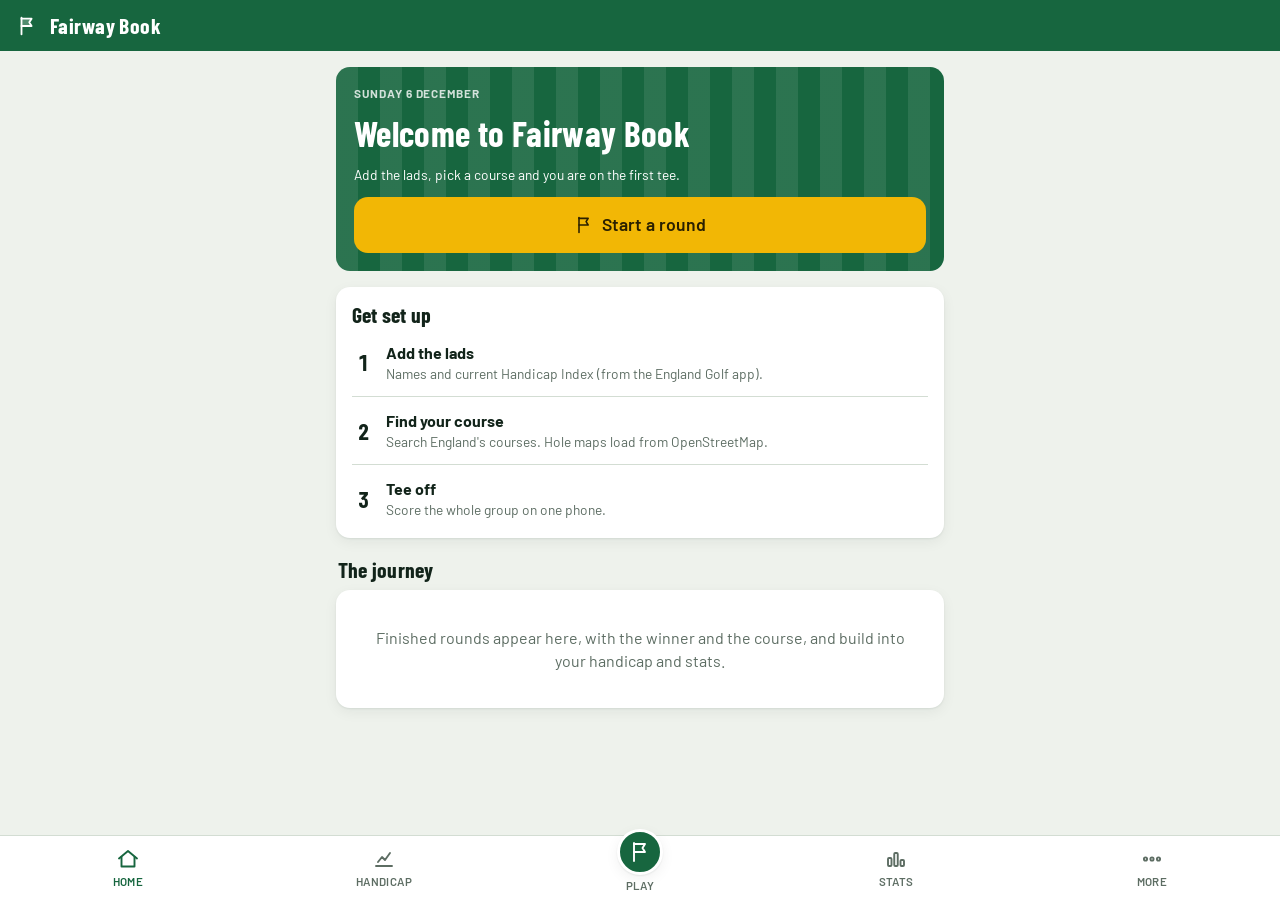
==== index.html @ a6b75810 "Fairway Book: golf scorecard, WHS handicaps, GPS and stats Installable offline web app for the group" ====
<!doctype html>
<html lang="en-GB">
<head>
<meta charset="utf-8">
<meta name="viewport" content="width=device-width, initial-scale=1, viewport-fit=cover">
<title>Fairway Book</title>
<meta name="description" content="Scorecard, WHS handicap tracker, GPS rangefinder and stats for our golf group.">
<meta name="theme-color" content="#17663f">
<meta name="mobile-web-app-capable" content="yes">
<meta name="apple-mobile-web-app-capable" content="yes">
<meta name="apple-mobile-web-app-status-bar-style" content="black-translucent">
<meta name="apple-mobile-web-app-title" content="Fairway Book">
<link rel="manifest" href="manifest.webmanifest">
<link rel="icon" href="icons/icon.svg" type="image/svg+xml">
<link rel="apple-touch-icon" href="icons/icon-192.png">
<link rel="preconnect" href="https://fonts.googleapis.com">
<link rel="preconnect" href="https://fonts.gstatic.com" crossorigin>
<link rel="stylesheet" href="https://fonts.googleapis.com/css2?family=Barlow:wght@400;500;600;700&family=Barlow+Condensed:wght@500;600;700&display=swap">
<link rel="stylesheet" href="vendor/leaflet.css">
<link rel="stylesheet" href="styles.css">
</head>
<body>
<header class="top">
  <button id="nav-back" aria-label="Back" hidden><svg viewBox="0 0 24 24" width="24" height="24" fill="none" stroke="currentColor" stroke-width="2" stroke-linecap="round" stroke-linejoin="round"><path d="M15 5l-7 7 7 7"/></svg></button>
  <svg class="flagmark" viewBox="0 0 24 24" fill="none" stroke="currentColor" stroke-width="2" stroke-linecap="round" stroke-linejoin="round" aria-hidden="true"><path d="M6 21V3"/><path d="M6 4h11l-2.5 4L17 12H6" fill="currentColor" fill-opacity=".25"/></svg>
  <div class="brand" id="title">Fairway Book</div>
  <div id="top-actions" class="row"></div>
</header>
<main id="view" tabindex="-1"></main>
<nav class="tabbar" id="tabbar" aria-label="Main">
  <a href="#/" data-tab="home"></a>
  <a href="#/handicap" data-tab="handicap"></a>
  <a href="#/play" data-tab="play" class="play"></a>
  <a href="#/stats" data-tab="stats"></a>
  <a href="#/more" data-tab="more"></a>
</nav>
<script src="vendor/leaflet.js"></script>
<script type="module" src="js/app.js"></script>
</body>
</html>
---- vendor/leaflet.css ----
/* required styles */

.leaflet-pane,
.leaflet-tile,
.leaflet-marker-icon,
.leaflet-marker-shadow,
.leaflet-tile-container,
.leaflet-pane > svg,
.leaflet-pane > canvas,
.leaflet-zoom-box,
.leaflet-image-layer,
.leaflet-layer {
	position: absolute;
	left: 0;
	top: 0;
	}
.leaflet-container {
	overflow: hidden;
	}
.leaflet-tile,
.leaflet-marker-icon,
.leaflet-marker-shadow {
	-webkit-user-select: none;
	   -moz-user-select: none;
	        user-select: none;
	  -webkit-user-drag: none;
	}
/* Prevents IE11 from highlighting tiles in blue */
.leaflet-tile::selection {
	background: transparent;
}
/* Safari renders non-retina tile on retina better with this, but Chrome is worse */
.leaflet-safari .leaflet-tile {
	image-rendering: -webkit-optimize-contrast;
	}
/* hack that prevents hw layers "stretching" when loading new tiles */
.leaflet-safari .leaflet-tile-container {
	width: 1600px;
	height: 1600px;
	-webkit-transform-origin: 0 0;
	}
.leaflet-marker-icon,
.leaflet-marker-shadow {
	display: block;
	}
/* .leaflet-container svg: reset svg max-width decleration shipped in Joomla! (joomla.org) 3.x */
/* .leaflet-container img: map is broken in FF if you have max-width: 100% on tiles */
.leaflet-container .leaflet-overlay-pane svg {
	max-width: none !important;
	max-height: none !important;
	}
.leaflet-container .leaflet-marker-pane img,
.leaflet-container .leaflet-shadow-pane img,
.leaflet-container .leaflet-tile-pane img,
.leaflet-container img.leaflet-image-layer,
.leaflet-container .leaflet-tile {
	max-width: none !important;
	max-height: none !important;
	width: auto;
	padding: 0;
	}

.leaflet-container img.leaflet-tile {
	/* See: https://bugs.chromium.org/p/chromium/issues/detail?id=600120 */
	mix-blend-mode: plus-lighter;
}

.leaflet-container.leaflet-touch-zoom {
	-ms-touch-action: pan-x pan-y;
	touch-action: pan-x pan-y;
	}
.leaflet-container.leaflet-touch-drag {
	-ms-touch-action: pinch-zoom;
	/* Fallback for FF which doesn't support pinch-zoom */
	touch-action: none;
	touch-action: pinch-zoom;
}
.leaflet-container.leaflet-touch-drag.leaflet-touch-zoom {
	-ms-touch-action: none;
	touch-action: none;
}
.leaflet-container {
	-webkit-tap-highlight-color: transparent;
}
.leaflet-container a {
	-webkit-tap-highlight-color: rgba(51, 181, 229, 0.4);
}
.leaflet-tile {
	filter: inherit;
	visibility: hidden;
	}
.leaflet-tile-loaded {
	visibility: inherit;
	}
.leaflet-zoom-box {
	width: 0;
	height: 0;
	-moz-box-sizing: border-box;
	     box-sizing: border-box;
	z-index: 800;
	}
/* workaround for https://bugzilla.mozilla.org/show_bug.cgi?id=888319 */
.leaflet-overlay-pane svg {
	-moz-user-select: none;
	}

.leaflet-pane         { z-index: 400; }

.leaflet-tile-pane    { z-index: 200; }
.leaflet-overlay-pane { z-index: 400; }
.leaflet-shadow-pane  { z-index: 500; }
.leaflet-marker-pane  { z-index: 600; }
.leaflet-tooltip-pane   { z-index: 650; }
.leaflet-popup-pane   { z-index: 700; }

.leaflet-map-pane canvas { z-index: 100; }
.leaflet-map-pane svg    { z-index: 200; }

.leaflet-vml-shape {
	width: 1px;
	height: 1px;
	}
.lvml {
	behavior: url(#default#VML);
	display: inline-block;
	position: absolute;
	}


/* control positioning */

.leaflet-control {
	position: relative;
	z-index: 800;
	pointer-events: visiblePainted; /* IE 9-10 doesn't have auto */
	pointer-events: auto;
	}
.leaflet-top,
.leaflet-bottom {
	position: absolute;
	z-index: 1000;
	pointer-events: none;
	}
.leaflet-top {
	top: 0;
	}
.leaflet-right {
	right: 0;
	}
.leaflet-bottom {
	bottom: 0;
	}
.leaflet-left {
	left: 0;
	}
.leaflet-control {
	float: left;
	clear: both;
	}
.leaflet-right .leaflet-control {
	float: right;
	}
.leaflet-top .leaflet-control {
	margin-top: 10px;
	}
.leaflet-bottom .leaflet-control {
	margin-bottom: 10px;
	}
.leaflet-left .leaflet-control {
	margin-left: 10px;
	}
.leaflet-right .leaflet-control {
	margin-right: 10px;
	}


/* zoom and fade animations */

.leaflet-fade-anim .leaflet-popup {
	opacity: 0;
	-webkit-transition: opacity 0.2s linear;
	   -moz-transition: opacity 0.2s linear;
	        transition: opacity 0.2s linear;
	}
.leaflet-fade-anim .leaflet-map-pane .leaflet-popup {
	opacity: 1;
	}
.leaflet-zoom-animated {
	-webkit-transform-origin: 0 0;
	    -ms-transform-origin: 0 0;
	        transform-origin: 0 0;
	}
svg.leaflet-zoom-animated {
	will-change: transform;
}

.leaflet-zoom-anim .leaflet-zoom-animated {
	-webkit-transition: -webkit-transform 0.25s cubic-bezier(0,0,0.25,1);
	   -moz-transition:    -moz-transform 0.25s cubic-bezier(0,0,0.25,1);
	        transition:         transform 0.25s cubic-bezier(0,0,0.25,1);
	}
.leaflet-zoom-anim .leaflet-tile,
.leaflet-pan-anim .leaflet-tile {
	-webkit-transition: none;
	   -moz-transition: none;
	        transition: none;
	}

.leaflet-zoom-anim .leaflet-zoom-hide {
	visibility: hidden;
	}


/* cursors */

.leaflet-interactive {
	cursor: pointer;
	}
.leaflet-grab {
	cursor: -webkit-grab;
	cursor:    -moz-grab;
	cursor:         grab;
	}
.leaflet-crosshair,
.leaflet-crosshair .leaflet-interactive {
	cursor: crosshair;
	}
.leaflet-popup-pane,
.leaflet-control {
	cursor: auto;
	}
.leaflet-dragging .leaflet-grab,
.leaflet-dragging .leaflet-grab .leaflet-interactive,
.leaflet-dragging .leaflet-marker-draggable {
	cursor: move;
	cursor: -webkit-grabbing;
	cursor:    -moz-grabbing;
	cursor:         grabbing;
	}

/* marker & overlays interactivity */
.leaflet-marker-icon,
.leaflet-marker-shadow,
.leaflet-image-layer,
.leaflet-pane > svg path,
.leaflet-tile-container {
	pointer-events: none;
	}

.leaflet-marker-icon.leaflet-interactive,
.leaflet-image-layer.leaflet-interactive,
.leaflet-pane > svg path.leaflet-interactive,
svg.leaflet-image-layer.leaflet-interactive path {
	pointer-events: visiblePainted; /* IE 9-10 doesn't have auto */
	pointer-events: auto;
	}

/* visual tweaks */

.leaflet-container {
	background: #ddd;
	outline-offset: 1px;
	}
.leaflet-container a {
	color: #0078A8;
	}
.leaflet-zoom-box {
	border: 2px dotted #38f;
	background: rgba(255,255,255,0.5);
	}


/* general typography */
.leaflet-container {
	font-family: "Helvetica Neue", Arial, Helvetica, sans-serif;
	font-size: 12px;
	font-size: 0.75rem;
	line-height: 1.5;
	}


/* general toolbar styles */

.leaflet-bar {
	box-shadow: 0 1px 5px rgba(0,0,0,0.65);
	border-radius: 4px;
	}
.leaflet-bar a {
	background-color: #fff;
	border-bottom: 1px solid #ccc;
	width: 26px;
	height: 26px;
	line-height: 26px;
	display: block;
	text-align: center;
	text-decoration: none;
	color: black;
	}
.leaflet-bar a,
.leaflet-control-layers-toggle {
	background-position: 50% 50%;
	background-repeat: no-repeat;
	display: block;
	}
.leaflet-bar a:hover,
.leaflet-bar a:focus {
	background-color: #f4f4f4;
	}
.leaflet-bar a:first-child {
	border-top-left-radius: 4px;
	border-top-right-radius: 4px;
	}
.leaflet-bar a:last-child {
	border-bottom-left-radius: 4px;
	border-bottom-right-radius: 4px;
	border-bottom: none;
	}
.leaflet-bar a.leaflet-disabled {
	cursor: default;
	background-color: #f4f4f4;
	color: #bbb;
	}

.leaflet-touch .leaflet-bar a {
	width: 30px;
	height: 30px;
	line-height: 30px;
	}
.leaflet-touch .leaflet-bar a:first-child {
	border-top-left-radius: 2px;
	border-top-right-radius: 2px;
	}
.leaflet-touch .leaflet-bar a:last-child {
	border-bottom-left-radius: 2px;
	border-bottom-right-radius: 2px;
	}

/* zoom control */

.leaflet-control-zoom-in,
.leaflet-control-zoom-out {
	font: bold 18px 'Lucida Console', Monaco, monospace;
	text-indent: 1px;
	}

.leaflet-touch .leaflet-control-zoom-in, .leaflet-touch .leaflet-control-zoom-out  {
	font-size: 22px;
	}


/* layers control */

.leaflet-control-layers {
	box-shadow: 0 1px 5px rgba(0,0,0,0.4);
	background: #fff;
	border-radius: 5px;
	}
.leaflet-control-layers-toggle {
	background-image: url(images/layers.png);
	width: 36px;
	height: 36px;
	}
.leaflet-retina .leaflet-control-layers-toggle {
	background-image: url(images/layers-2x.png);
	background-size: 26px 26px;
	}
.leaflet-touch .leaflet-control-layers-toggle {
	width: 44px;
	height: 44px;
	}
.leaflet-control-layers .leaflet-control-layers-list,
.leaflet-control-layers-expanded .leaflet-control-layers-toggle {
	display: none;
	}
.leaflet-control-layers-expanded .leaflet-control-layers-list {
	display: block;
	position: relative;
	}
.leaflet-control-layers-expanded {
	padding: 6px 10px 6px 6px;
	color: #333;
	background: #fff;
	}
.leaflet-control-layers-scrollbar {
	overflow-y: scroll;
	overflow-x: hidden;
	padding-right: 5px;
	}
.leaflet-control-layers-selector {
	margin-top: 2px;
	position: relative;
	top: 1px;
	}
.leaflet-control-layers label {
	display: block;
	font-size: 13px;
	font-size: 1.08333em;
	}
.leaflet-control-layers-separator {
	height: 0;
	border-top: 1px solid #ddd;
	margin: 5px -10px 5px -6px;
	}

/* Default icon URLs */
.leaflet-default-icon-path { /* used only in path-guessing heuristic, see L.Icon.Default */
	background-image: url(images/marker-icon.png);
	}


/* attribution and scale controls */

.leaflet-container .leaflet-control-attribution {
	background: #fff;
	background: rgba(255, 255, 255, 0.8);
	margin: 0;
	}
.leaflet-control-attribution,
.leaflet-control-scale-line {
	padding: 0 5px;
	color: #333;
	line-height: 1.4;
	}
.leaflet-control-attribution a {
	text-decoration: none;
	}
.leaflet-control-attribution a:hover,
.leaflet-control-attribution a:focus {
	text-decoration: underline;
	}
.leaflet-attribution-flag {
	display: inline !important;
	vertical-align: baseline !important;
	width: 1em;
	height: 0.6669em;
	}
.leaflet-left .leaflet-control-scale {
	margin-left: 5px;
	}
.leaflet-bottom .leaflet-control-scale {
	margin-bottom: 5px;
	}
.leaflet-control-scale-line {
	border: 2px solid #777;
	border-top: none;
	line-height: 1.1;
	padding: 2px 5px 1px;
	white-space: nowrap;
	-moz-box-sizing: border-box;
	     box-sizing: border-box;
	background: rgba(255, 255, 255, 0.8);
	text-shadow: 1px 1px #fff;
	}
.leaflet-control-scale-line:not(:first-child) {
	border-top: 2px solid #777;
	border-bottom: none;
	margin-top: -2px;
	}
.leaflet-control-scale-line:not(:first-child):not(:last-child) {
	border-bottom: 2px solid #777;
	}

.leaflet-touch .leaflet-control-attribution,
.leaflet-touch .leaflet-control-layers,
.leaflet-touch .leaflet-bar {
	box-shadow: none;
	}
.leaflet-touch .leaflet-control-layers,
.leaflet-touch .leaflet-bar {
	border: 2px solid rgba(0,0,0,0.2);
	background-clip: padding-box;
	}


/* popup */

.leaflet-popup {
	position: absolute;
	text-align: center;
	margin-bottom: 20px;
	}
.leaflet-popup-content-wrapper {
	padding: 1px;
	text-align: left;
	border-radius: 12px;
	}
.leaflet-popup-content {
	margin: 13px 24px 13px 20px;
	line-height: 1.3;
	font-size: 13px;
	font-size: 1.08333em;
	min-height: 1px;
	}
.leaflet-popup-content p {
	margin: 17px 0;
	margin: 1.3em 0;
	}
.leaflet-popup-tip-container {
	width: 40px;
	height: 20px;
	position: absolute;
	left: 50%;
	margin-top: -1px;
	margin-left: -20px;
	overflow: hidden;
	pointer-events: none;
	}
.leaflet-popup-tip {
	width: 17px;
	height: 17px;
	padding: 1px;

	margin: -10px auto 0;
	pointer-events: auto;

	-webkit-transform: rotate(45deg);
	   -moz-transform: rotate(45deg);
	    -ms-transform: rotate(45deg);
	        transform: rotate(45deg);
	}
.leaflet-popup-content-wrapper,
.leaflet-popup-tip {
	background: white;
	color: #333;
	box-shadow: 0 3px 14px rgba(0,0,0,0.4);
	}
.leaflet-container a.leaflet-popup-close-button {
	position: absolute;
	top: 0;
	right: 0;
	border: none;
	text-align: center;
	width: 24px;
	height: 24px;
	font: 16px/24px Tahoma, Verdana, sans-serif;
	color: #757575;
	text-decoration: none;
	background: transparent;
	}
.leaflet-container a.leaflet-popup-close-button:hover,
.leaflet-container a.leaflet-popup-close-button:focus {
	color: #585858;
	}
.leaflet-popup-scrolled {
	overflow: auto;
	}

.leaflet-oldie .leaflet-popup-content-wrapper {
	-ms-zoom: 1;
	}
.leaflet-oldie .leaflet-popup-tip {
	width: 24px;
	margin: 0 auto;

	-ms-filter: "progid:DXImageTransform.Microsoft.Matrix(M11=0.70710678, M12=0.70710678, M21=-0.70710678, M22=0.70710678)";
	filter: progid:DXImageTransform.Microsoft.Matrix(M11=0.70710678, M12=0.70710678, M21=-0.70710678, M22=0.70710678);
	}

.leaflet-oldie .leaflet-control-zoom,
.leaflet-oldie .leaflet-control-layers,
.leaflet-oldie .leaflet-popup-content-wrapper,
.leaflet-oldie .leaflet-popup-tip {
	border: 1px solid #999;
	}


/* div icon */

.leaflet-div-icon {
	background: #fff;
	border: 1px solid #666;
	}


/* Tooltip */
/* Base styles for the element that has a tooltip */
.leaflet-tooltip {
	position: absolute;
	padding: 6px;
	background-color: #fff;
	border: 1px solid #fff;
	border-radius: 3px;
	color: #222;
	white-space: nowrap;
	-webkit-user-select: none;
	-moz-user-select: none;
	-ms-user-select: none;
	user-select: none;
	pointer-events: none;
	box-shadow: 0 1px 3px rgba(0,0,0,0.4);
	}
.leaflet-tooltip.leaflet-interactive {
	cursor: pointer;
	pointer-events: auto;
	}
.leaflet-tooltip-top:before,
.leaflet-tooltip-bottom:before,
.leaflet-tooltip-left:before,
.leaflet-tooltip-right:before {
	position: absolute;
	pointer-events: none;
	border: 6px solid transparent;
	background: transparent;
	content: "";
	}

/* Directions */

.leaflet-tooltip-bottom {
	margin-top: 6px;
}
.leaflet-tooltip-top {
	margin-top: -6px;
}
.leaflet-tooltip-bottom:before,
.leaflet-tooltip-top:before {
	left: 50%;
	margin-left: -6px;
	}
.leaflet-tooltip-top:before {
	bottom: 0;
	margin-bottom: -12px;
	border-top-color: #fff;
	}
.leaflet-tooltip-bottom:before {
	top: 0;
	margin-top: -12px;
	margin-left: -6px;
	border-bottom-color: #fff;
	}
.leaflet-tooltip-left {
	margin-left: -6px;
}
.leaflet-tooltip-right {
	margin-left: 6px;
}
.leaflet-tooltip-left:before,
.leaflet-tooltip-right:before {
	top: 50%;
	margin-top: -6px;
	}
.leaflet-tooltip-left:before {
	right: 0;
	margin-right: -12px;
	border-left-color: #fff;
	}
.leaflet-tooltip-right:before {
	left: 0;
	margin-left: -12px;
	border-right-color: #fff;
	}

/* Printing */

@media print {
	/* Prevent printers from removing background-images of controls. */
	.leaflet-control {
		-webkit-print-color-adjust: exact;
		print-color-adjust: exact;
		}
	}
---- styles.css ----
/* Fairway Book — yardage-book look: condensed signage numerals, scorecard conventions
   (birdies circled red, bogeys boxed), fairway green with a yellow pin flag accent.
   Layout: single column app shell, sticky header, bottom tab bar, max 640px. */
:root {
  --bg: #eef2ec;
  --surface: #ffffff;
  --surface-2: #e3eae1;
  --ink: #12241a;
  --muted: #5d6d63;
  --line: #d3ddd3;
  --accent: #17663f;
  --accent-ink: #ffffff;
  --flag: #f2b705;
  --flag-ink: #2a2000;
  --under: #c8352b;
  --over: #2b5ba8;
  --warn: #b56a00;
  --map-bg: #cfd8cc;
  --shadow: 0 1px 2px rgb(18 36 26 / 8%), 0 4px 14px rgb(18 36 26 / 6%);
  --f-display: "Barlow Condensed", "Arial Narrow", "Roboto Condensed", system-ui, sans-serif;
  --f-body: "Barlow", system-ui, -apple-system, "Segoe UI", Roboto, sans-serif;
  --r: 14px;
  --tabbar: 64px;
  color-scheme: light;
}
@media (prefers-color-scheme: dark) {
  :root:not([data-theme="light"]) {
    --bg: #0b1510; --surface: #12201a; --surface-2: #1a2b22; --ink: #e6efe8; --muted: #93a69a;
    --line: #26382e; --accent: #3dbe7a; --accent-ink: #06140c; --flag: #f5c531; --flag-ink: #241b00;
    --under: #ff6b5e; --over: #86aef5; --warn: #f0a640; --map-bg: #1a2b22;
    --shadow: 0 1px 2px rgb(0 0 0 / 40%); color-scheme: dark;
  }
}
:root[data-theme="dark"] {
  --bg: #0b1510; --surface: #12201a; --surface-2: #1a2b22; --ink: #e6efe8; --muted: #93a69a;
  --line: #26382e; --accent: #3dbe7a; --accent-ink: #06140c; --flag: #f5c531; --flag-ink: #241b00;
  --under: #ff6b5e; --over: #86aef5; --warn: #f0a640; --map-bg: #1a2b22;
  --shadow: 0 1px 2px rgb(0 0 0 / 40%); color-scheme: dark;
}

* { box-sizing: border-box; }
[hidden] { display: none !important; }
html, body { height: 100%; }
body {
  margin: 0; background: var(--bg); color: var(--ink);
  font: 16px/1.45 var(--f-body);
  -webkit-tap-highlight-color: transparent;
  overscroll-behavior-y: contain;
}
button, input, select, textarea { font: inherit; color: inherit; }
a { color: var(--accent); }
h1, h2, h3 { font-family: var(--f-display); font-weight: 700; line-height: 1.1; margin: 0; text-wrap: balance; letter-spacing: .01em; }
h1 { font-size: 1.9rem; }
h2 { font-size: 1.35rem; }
h3 { font-size: 1.1rem; }
p { margin: 0; }
.num, .tab-num { font-variant-numeric: tabular-nums; }
:focus-visible { outline: 3px solid var(--flag); outline-offset: 2px; }

/* ---------- shell ---------- */
.top {
  position: sticky; top: 0; z-index: 20;
  padding: calc(env(safe-area-inset-top, 0px) + 10px) 16px 10px;
  background: var(--accent); color: var(--accent-ink);
  display: flex; align-items: center; gap: 12px;
}
.top .brand { font-family: var(--f-display); font-weight: 700; font-size: 1.35rem; letter-spacing: .02em; flex: 1; min-width: 0; white-space: nowrap; overflow: hidden; text-overflow: ellipsis; }
.top .brand small { font-weight: 500; opacity: .8; font-size: .95rem; margin-left: 6px; }
.top button { background: transparent; border: 0; color: inherit; padding: 6px; border-radius: 10px; display: grid; place-items: center; }
.flagmark { width: 22px; height: 22px; flex: none; }

main { max-width: 640px; margin: 0 auto; padding: 16px 16px calc(var(--tabbar) + env(safe-area-inset-bottom, 0px) + 24px); display: flex; flex-direction: column; gap: 16px; }

.tabbar {
  position: fixed; left: 0; right: 0; bottom: 0; z-index: 30;
  background: var(--surface); border-top: 1px solid var(--line);
  padding-bottom: env(safe-area-inset-bottom, 0px);
  display: grid; grid-template-columns: repeat(5, 1fr);
}
.tabbar a {
  height: var(--tabbar); display: flex; flex-direction: column; align-items: center; justify-content: center; gap: 2px;
  color: var(--muted); text-decoration: none; font-size: .72rem; font-weight: 600; letter-spacing: .03em; text-transform: uppercase;
}
.tabbar a svg { width: 24px; height: 24px; }
.tabbar a.on { color: var(--accent); }
.tabbar a.play { color: var(--accent-ink); }
.tabbar a.play span.disc { background: var(--accent); width: 46px; height: 46px; border-radius: 50%; display: grid; place-items: center; margin-top: -14px; box-shadow: var(--shadow); border: 3px solid var(--surface); }
.tabbar a.play span.lbl { color: var(--muted); }
.tabbar a.play.on span.lbl { color: var(--accent); }

/* ---------- building blocks ---------- */
.card { background: var(--surface); border-radius: var(--r); padding: 16px; box-shadow: var(--shadow); display: flex; flex-direction: column; gap: 12px; min-width: 0; }
.card.flat { box-shadow: none; border: 1px solid var(--line); }
.row { display: flex; align-items: center; gap: 10px; min-width: 0; }
.row.wrap { flex-wrap: wrap; }
.row.between { justify-content: space-between; }
.stack { display: flex; flex-direction: column; gap: 8px; min-width: 0; }
.grow { flex: 1; min-width: 0; }
.muted { color: var(--muted); }
.small { font-size: .86rem; }
.tiny { font-size: .76rem; }
.eyebrow { font-size: .74rem; font-weight: 700; letter-spacing: .08em; text-transform: uppercase; color: var(--muted); }
.section-h { display: flex; align-items: baseline; justify-content: space-between; gap: 8px; padding: 4px 2px 0; }
.ellip { white-space: nowrap; overflow: hidden; text-overflow: ellipsis; }
.hr { height: 1px; background: var(--line); }

.btn {
  appearance: none; border: 1px solid var(--line); background: var(--surface); color: var(--ink);
  border-radius: 12px; padding: 10px 14px; font-weight: 600; min-height: 44px;
  display: inline-flex; align-items: center; justify-content: center; gap: 8px; cursor: pointer; text-decoration: none;
}
.btn.primary { background: var(--accent); border-color: var(--accent); color: var(--accent-ink); }
.btn.flag { background: var(--flag); border-color: var(--flag); color: var(--flag-ink); }
.btn.ghost { background: transparent; }
.btn.danger { color: var(--under); border-color: color-mix(in srgb, var(--under) 40%, var(--line)); }
.btn.big { min-height: 56px; font-size: 1.1rem; border-radius: 14px; }
.btn.block { width: 100%; }
.btn.sm { min-height: 34px; padding: 6px 10px; font-size: .88rem; border-radius: 10px; }
.btn:disabled { opacity: .45; }
.btn svg { width: 20px; height: 20px; }
.btns { display: flex; gap: 8px; flex-wrap: wrap; }
.btns > .btn { flex: 1 1 auto; }

.chip { text-decoration: none; color: inherit;
  border: 1px solid var(--line); background: var(--surface); border-radius: 999px; padding: 6px 12px;
  font-size: .9rem; font-weight: 600; display: inline-flex; align-items: center; gap: 6px; cursor: pointer; white-space: nowrap; min-height: 36px;
}
.chip.on { background: var(--ink); color: var(--bg); border-color: var(--ink); }
.chips { display: flex; gap: 8px; flex-wrap: wrap; }
.chips.scroll { flex-wrap: nowrap; overflow-x: auto; padding-bottom: 4px; scrollbar-width: none; }
.chips.scroll::-webkit-scrollbar { display: none; }
.pill { display: inline-flex; align-items: center; gap: 4px; border-radius: 999px; padding: 2px 8px; font-size: .74rem; font-weight: 700; letter-spacing: .03em; background: var(--surface-2); color: var(--muted); white-space: nowrap; }
.pill.live { background: var(--under); color: #fff; }
.pill.warn { background: color-mix(in srgb, var(--warn) 18%, transparent); color: var(--warn); }
.pill.good { background: color-mix(in srgb, var(--accent) 16%, transparent); color: var(--accent); }

.avatar { width: 36px; height: 36px; border-radius: 50%; display: grid; place-items: center; font-family: var(--f-display); font-weight: 700; font-size: 1rem; color: #fff; flex: none; }
.avatar.sm { width: 28px; height: 28px; font-size: .85rem; }

label.field { display: flex; flex-direction: column; gap: 4px; font-size: .82rem; font-weight: 600; color: var(--muted); min-width: 0; }
input[type=text], input[type=number], input[type=date], input[type=search], select, textarea {
  width: 100%; border: 1px solid var(--line); background: var(--bg); border-radius: 10px; padding: 10px 12px; min-height: 44px; font-size: 1rem; color: var(--ink); font-weight: 500;
}
textarea { min-height: 80px; resize: vertical; }
.grid2 { display: grid; grid-template-columns: 1fr 1fr; gap: 10px; }
.grid3 { display: grid; grid-template-columns: repeat(3, 1fr); gap: 10px; }
.switch { display: flex; align-items: center; justify-content: space-between; gap: 12px; font-weight: 500; }
.switch input { width: 46px; height: 28px; accent-color: var(--accent); }

.list { display: flex; flex-direction: column; }
.list > .item { display: flex; align-items: center; gap: 12px; padding: 12px 0; border-top: 1px solid var(--line); text-decoration: none; color: inherit; min-width: 0; }
.list > .item:first-child { border-top: 0; padding-top: 2px; }
.list > .item:last-child { padding-bottom: 2px; }

.empty { text-align: center; padding: 20px 8px; color: var(--muted); display: flex; flex-direction: column; gap: 10px; align-items: center; }

/* ---------- big numbers ---------- */
.bignum { font-family: var(--f-display); font-weight: 700; font-variant-numeric: tabular-nums; line-height: .9; }
.tiles { display: grid; grid-template-columns: repeat(auto-fit, minmax(130px, 1fr)); gap: 10px; }
.tile { background: var(--surface); border: 1px solid var(--line); border-radius: 12px; padding: 12px; display: flex; flex-direction: column; gap: 4px; min-width: 0; }
.tile .v { font-family: var(--f-display); font-weight: 700; font-size: 1.9rem; line-height: 1; font-variant-numeric: tabular-nums; }
.tile .v small { font-size: 1rem; font-weight: 600; color: var(--muted); margin-left: 2px; }
.tile .k { font-size: .76rem; font-weight: 700; letter-spacing: .06em; text-transform: uppercase; color: var(--muted); }

/* ---------- hero / home ---------- */
.hero { background: var(--accent); color: var(--accent-ink); border-radius: var(--r); padding: 18px; display: flex; flex-direction: column; gap: 12px; position: relative; overflow: hidden; }
.hero .eyebrow { color: inherit; opacity: .8; }
.hero h1 { font-size: 2.2rem; }
.hero .btn { border-color: transparent; }
.hero .stripes { position: absolute; inset: 0; pointer-events: none; opacity: .09;
  background: repeating-linear-gradient(90deg, currentColor 0 22px, transparent 22px 44px); }
.hero > *:not(.stripes) { position: relative; }

.lads { display: grid; grid-template-columns: repeat(auto-fill, minmax(140px, 1fr)); gap: 10px; }
.lad { display: flex; align-items: center; gap: 10px; background: var(--surface); border: 1px solid var(--line); border-radius: 12px; padding: 10px; text-decoration: none; color: inherit; min-width: 0; }
.lad .hi { font-family: var(--f-display); font-weight: 700; font-size: 1.5rem; line-height: 1; font-variant-numeric: tabular-nums; }

.timeline { display: flex; flex-direction: column; gap: 0; }
.tl-item { display: grid; grid-template-columns: 54px 1fr; gap: 12px; text-decoration: none; color: inherit; padding: 10px 0; border-top: 1px solid var(--line); }
.tl-item:first-child { border-top: 0; }
.tl-date { text-align: center; font-family: var(--f-display); line-height: 1; }
.tl-date b { display: block; font-size: 1.6rem; }
.tl-date span { font-size: .78rem; text-transform: uppercase; letter-spacing: .06em; color: var(--muted); font-weight: 600; }

/* ---------- live round ---------- */
.holebar { position: sticky; top: calc(env(safe-area-inset-top, 0px) + 56px); z-index: 15; background: var(--bg); margin: -16px -16px 0; padding: 10px 16px 8px; border-bottom: 1px solid var(--line); display: flex; flex-direction: column; gap: 8px; }
.holes { display: flex; gap: 6px; overflow-x: auto; scrollbar-width: none; padding-bottom: 2px; }
.holes::-webkit-scrollbar { display: none; }
.holes button { flex: none; width: 38px; height: 38px; border-radius: 10px; border: 1px solid var(--line); background: var(--surface); font-family: var(--f-display); font-weight: 700; font-size: 1.05rem; position: relative; }
.holes button.done::after { content: ""; position: absolute; left: 50%; bottom: 4px; width: 5px; height: 5px; margin-left: -2.5px; border-radius: 50%; background: var(--accent); }
.holes button.on { background: var(--ink); color: var(--bg); border-color: var(--ink); }
.seg { display: grid; grid-auto-flow: column; grid-auto-columns: 1fr; background: var(--surface-2); border-radius: 12px; padding: 3px; gap: 3px; }
.seg button { border: 0; background: transparent; border-radius: 9px; padding: 8px 6px; font-weight: 700; font-size: .9rem; color: var(--muted); }
.seg button.on { background: var(--surface); color: var(--ink); box-shadow: var(--shadow); }

.holehead { display: flex; align-items: flex-end; gap: 14px; }
.holehead .no { font-family: var(--f-display); font-weight: 700; font-size: 3.6rem; line-height: .8; }
.holehead .meta { display: flex; gap: 14px; flex-wrap: wrap; }
.holehead .meta div { display: flex; flex-direction: column; }
.holehead .meta b { font-family: var(--f-display); font-size: 1.5rem; line-height: 1; }
.holehead .meta span { font-size: .7rem; text-transform: uppercase; letter-spacing: .08em; color: var(--muted); font-weight: 700; }

.pscore { display: flex; flex-direction: column; gap: 8px; padding: 12px 0; border-top: 1px solid var(--line); }
.pscore:first-child { border-top: 0; padding-top: 0; }
.pscore .who { display: flex; align-items: center; gap: 10px; min-width: 0; }
.pscore .who .name { font-weight: 700; flex: 1; min-width: 0; }
.dots { display: inline-flex; gap: 3px; vertical-align: middle; }
.dots i { width: 7px; height: 7px; border-radius: 50%; background: var(--ink); display: block; }
.dots i.minus { background: transparent; border: 1.5px solid var(--under); }
.stepper { display: grid; grid-template-columns: 60px 1fr 60px; align-items: center; gap: 8px; }
.stepper button { height: 52px; border-radius: 14px; border: 1px solid var(--line); background: var(--surface-2); font-size: 1.8rem; font-weight: 600; line-height: 1; touch-action: manipulation; }
.stepper .val { text-align: center; font-family: var(--f-display); font-weight: 700; font-size: 2.6rem; line-height: 1; font-variant-numeric: tabular-nums; }
.stepper .val small { display: block; font-family: var(--f-body); font-size: .74rem; font-weight: 700; letter-spacing: .05em; text-transform: uppercase; color: var(--muted); margin-top: 2px; }
.stepper .val.empty { color: var(--muted); font-size: 1.6rem; }
.extras { display: flex; gap: 8px; flex-wrap: wrap; align-items: center; }
.mini { display: inline-flex; align-items: center; border: 1px solid var(--line); border-radius: 10px; overflow: hidden; background: var(--surface); }
.mini button { border: 0; background: transparent; padding: 4px 11px; min-height: 36px; font-weight: 700; }
.mini span { padding: 0 6px; font-weight: 700; font-variant-numeric: tabular-nums; min-width: 2.2em; text-align: center; font-size: .9rem; }
.mini .lbl { font-size: .72rem; color: var(--muted); text-transform: uppercase; letter-spacing: .05em; padding-left: 10px; }
.fir button.on { background: var(--ink); color: var(--bg); }
.tog.on { background: var(--flag); color: var(--flag-ink); border-color: var(--flag); }

/* score marks: circle = under par, square = over par */
.mk { display: inline-grid; place-items: center; min-width: 1.75em; height: 1.75em; font-variant-numeric: tabular-nums; font-weight: 700; line-height: 1; }
.mk.b1 { border: 1.5px solid var(--under); border-radius: 50%; color: var(--under); }
.mk.b2 { border: 1.5px solid var(--under); border-radius: 50%; color: var(--under); box-shadow: 0 0 0 2px var(--surface), 0 0 0 3.5px var(--under); }
.mk.o1 { border: 1.5px solid var(--over); color: var(--over); }
.mk.o2 { border: 1.5px solid var(--over); color: var(--over); box-shadow: 0 0 0 2px var(--surface), 0 0 0 3.5px var(--over); }

/* GPS */
.yard { display: grid; grid-template-columns: 1fr 1.5fr 1fr; align-items: end; text-align: center; gap: 6px; }
.yard div { display: flex; flex-direction: column; gap: 2px; }
.yard b { font-family: var(--f-display); font-weight: 700; font-variant-numeric: tabular-nums; line-height: .85; font-size: 2.6rem; }
.yard .c b { font-size: 5.2rem; color: var(--accent); }
.yard span { font-size: .72rem; text-transform: uppercase; letter-spacing: .1em; font-weight: 700; color: var(--muted); }
.gpsline { display: flex; align-items: center; gap: 8px; font-size: .82rem; color: var(--muted); flex-wrap: wrap; }
.gpsdot { width: 9px; height: 9px; border-radius: 50%; background: var(--muted); display: inline-block; }
.gpsdot.ok { background: var(--accent); box-shadow: 0 0 0 4px color-mix(in srgb, var(--accent) 25%, transparent); }
.gpsdot.weak { background: var(--warn); }
.map { height: 360px; border-radius: var(--r); overflow: hidden; background: var(--map-bg); border: 1px solid var(--line); }
.map.tall { height: 52vh; min-height: 320px; }
.haz { display: grid; grid-template-columns: auto 1fr auto auto; gap: 4px 12px; align-items: center; font-size: .92rem; }
.haz .t { font-weight: 600; }
.haz .n { font-family: var(--f-display); font-weight: 700; font-size: 1.25rem; font-variant-numeric: tabular-nums; text-align: right; }
.sw { width: 12px; height: 12px; border-radius: 3px; display: inline-block; }
.sw.bunker { background: #e9d8a6; border: 1px solid #b89d53; }
.sw.water { background: #4a90d9; }
.clubs { display: grid; grid-template-columns: repeat(8, 1fr); gap: 6px; }
.clubs button { border: 1px solid var(--line); background: var(--surface); border-radius: 9px; min-height: 40px; font-weight: 700; font-size: .85rem; padding: 0; }
.clubs button.on { background: var(--ink); color: var(--bg); }
.wind { display: flex; align-items: center; gap: 10px; }
.wind svg { width: 40px; height: 40px; flex: none; }
.leaflet-container { font: inherit; background: var(--map-bg); }
.tgt-label { background: var(--ink); color: var(--bg); border-radius: 8px; padding: 2px 6px; font-weight: 700; font-family: var(--f-display); font-size: 1rem; white-space: nowrap; box-shadow: var(--shadow); }
.me-dot { width: 18px; height: 18px; border-radius: 50%; background: #2f8cff; border: 3px solid #fff; box-shadow: 0 0 0 6px rgb(47 140 255 / 25%); }

/* caddie (big) mode */
.caddie { position: fixed; inset: 0; z-index: 100; background: #000; color: #fff; display: flex; flex-direction: column; align-items: center; justify-content: center; gap: 10px; padding: 24px; text-align: center; }
.caddie .c { font-family: var(--f-display); font-weight: 700; font-size: min(42vw, 260px); line-height: .85; color: #7dffb0; font-variant-numeric: tabular-nums; }
.caddie .fb { display: flex; gap: 40px; font-family: var(--f-display); font-size: 3rem; font-weight: 700; font-variant-numeric: tabular-nums; }
.caddie .fb span { display: block; font-size: .9rem; font-family: var(--f-body); letter-spacing: .1em; opacity: .7; }
.caddie .h { font-family: var(--f-display); font-size: 1.6rem; opacity: .85; }
.caddie button { position: absolute; top: calc(env(safe-area-inset-top, 0px) + 12px); right: 12px; background: #222; color: #fff; border: 0; border-radius: 12px; padding: 10px 14px; font-weight: 700; }

/* scorecard grid */
.sc-wrap { overflow-x: auto; margin: 0 -16px; padding: 0 16px; }
table.sc { border-collapse: collapse; font-size: .88rem; min-width: 100%; font-variant-numeric: tabular-nums; }
table.sc th, table.sc td { padding: 5px 4px; text-align: center; border-bottom: 1px solid var(--line); white-space: nowrap; }
table.sc th { font-size: .72rem; color: var(--muted); font-weight: 700; letter-spacing: .04em; }
table.sc td.nm, table.sc th.nm { text-align: left; position: sticky; left: 0; background: var(--surface); padding-left: 0; padding-right: 8px; font-weight: 700; max-width: 7.5em; overflow: hidden; text-overflow: ellipsis; }
table.sc td.tot { font-weight: 700; background: var(--surface-2); }
table.sc tr.par td { color: var(--muted); font-weight: 600; }

table.data { border-collapse: collapse; width: 100%; font-size: .9rem; font-variant-numeric: tabular-nums; }
table.data th, table.data td { padding: 8px 6px; border-bottom: 1px solid var(--line); text-align: left; }
table.data th { font-size: .72rem; color: var(--muted); letter-spacing: .05em; text-transform: uppercase; }
table.data td.r, table.data th.r { text-align: right; }
table.data tr.count td { background: color-mix(in srgb, var(--accent) 12%, transparent); }
table.data tr.count td:first-child { box-shadow: inset 3px 0 0 var(--accent); }
.tbl-wrap { overflow-x: auto; }

.lb { display: flex; flex-direction: column; }
.lb .r { display: grid; grid-template-columns: 26px 36px 1fr auto auto; gap: 10px; align-items: center; padding: 10px 0; border-top: 1px solid var(--line); }
.lb .r:first-child { border-top: 0; }
.lb .pos { font-family: var(--f-display); font-weight: 700; font-size: 1.3rem; color: var(--muted); text-align: center; }
.lb .main { font-family: var(--f-display); font-weight: 700; font-size: 1.7rem; font-variant-numeric: tabular-nums; min-width: 2.2em; text-align: right; }
.lb .sub { font-size: .8rem; color: var(--muted); text-align: right; font-variant-numeric: tabular-nums; }

/* charts */
.chart { width: 100%; height: auto; display: block; }
.chart text { fill: var(--muted); font-size: 19px; font-family: var(--f-body); }
.chart .grid { stroke: var(--line); stroke-width: 1; }
.chart .ln { fill: none; stroke: var(--accent); stroke-width: 2.5; stroke-linejoin: round; stroke-linecap: round; }
.chart .ar { fill: color-mix(in srgb, var(--accent) 14%, transparent); }
.chart .pt { fill: var(--surface); stroke: var(--accent); stroke-width: 2; }
.chart .pt.end { fill: var(--accent); }
.bars { display: flex; flex-direction: column; gap: 6px; }
.bar { display: grid; grid-template-columns: 74px 1fr 42px; gap: 8px; align-items: center; font-size: .86rem; }
.bar .track { height: 12px; background: var(--surface-2); border-radius: 6px; overflow: hidden; }
.bar .fill { height: 100%; background: var(--accent); border-radius: 6px; }
.bar .fill.under { background: var(--under); }
.bar .fill.over { background: var(--over); }
.bar b { text-align: right; font-variant-numeric: tabular-nums; }

.badges { display: grid; grid-template-columns: repeat(auto-fill, minmax(140px, 1fr)); gap: 8px; }
.badge { border: 1px dashed var(--line); border-radius: 12px; padding: 10px; font-size: .85rem; font-weight: 600; color: var(--muted); display: flex; align-items: center; gap: 8px; }
.badge.got { border-style: solid; border-color: var(--flag); color: var(--ink); background: color-mix(in srgb, var(--flag) 14%, var(--surface)); }
.badge svg { width: 20px; height: 20px; flex: none; }

.insight { border-left: 3px solid var(--flag); padding: 4px 0 4px 12px; }

/* sheets & toast */
.scrim { position: fixed; inset: 0; background: rgb(0 0 0 / 45%); z-index: 50; display: flex; align-items: flex-end; justify-content: center; animation: fade .15s ease; }
.sheet { background: var(--surface); width: 100%; max-width: 640px; max-height: 88vh; overflow: auto; border-radius: 18px 18px 0 0; padding: 18px 16px calc(env(safe-area-inset-bottom, 0px) + 18px); display: flex; flex-direction: column; gap: 14px; animation: up .2s ease; }
.sheet .grab { width: 40px; height: 4px; border-radius: 2px; background: var(--line); align-self: center; margin-top: -6px; }
@keyframes up { from { transform: translateY(30px); opacity: .5; } }
@keyframes fade { from { opacity: 0; } }
.toast { position: fixed; left: 50%; bottom: calc(var(--tabbar) + env(safe-area-inset-bottom, 0px) + 16px); transform: translateX(-50%); background: var(--ink); color: var(--bg); padding: 10px 16px; border-radius: 12px; font-weight: 600; z-index: 60; max-width: calc(100% - 32px); box-shadow: var(--shadow); animation: up .2s ease; }
.spin { width: 18px; height: 18px; border-radius: 50%; border: 2.5px solid currentColor; border-right-color: transparent; animation: rot .8s linear infinite; display: inline-block; }
@keyframes rot { to { transform: rotate(360deg); } }
details > summary { cursor: pointer; font-weight: 700; list-style: none; display: flex; align-items: center; justify-content: space-between; }
details > summary::after { content: "+"; font-size: 1.3rem; color: var(--muted); }
details[open] > summary::after { content: "–"; }
details > summary::-webkit-details-marker { display: none; }
.prose { display: flex; flex-direction: column; gap: 8px; font-size: .94rem; max-width: 65ch; }
.prose code { background: var(--surface-2); padding: 1px 5px; border-radius: 5px; font-size: .88em; }

@media (prefers-reduced-motion: reduce) { * { animation: none !important; transition: none !important; } }
@media (max-width: 380px) {
  .clubs { grid-template-columns: repeat(6, 1fr); }
  .yard .c b { font-size: 4.4rem; }
  .grid3 { grid-template-columns: 1fr 1fr; }
}
.tgt-label.lift { position: absolute; transform: translate(-50%, calc(-100% - 10px)); }
.tgt-label.mid { position: absolute; transform: translate(-50%, -50%); }
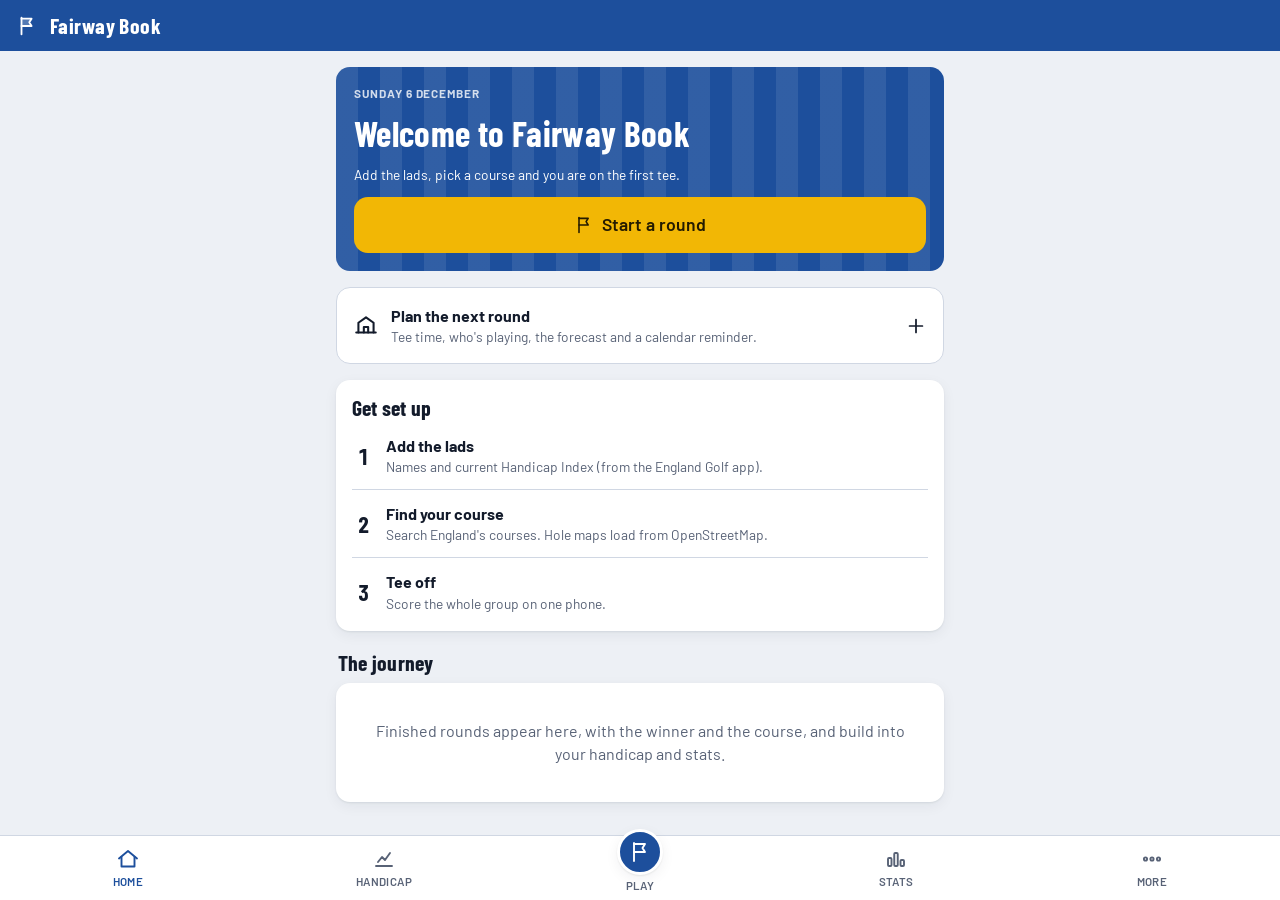
==== commit d3f68e0c: "Colour-blind-safe blue and gold theme; club advice, tee times, battery saver - New palette: links-bl" ====
--- a/index.html
+++ b/index.html
@@ -5,7 +5,7 @@
 <meta name="viewport" content="width=device-width, initial-scale=1, viewport-fit=cover">
 <title>Fairway Book</title>
 <meta name="description" content="Scorecard, WHS handicap tracker, GPS rangefinder and stats for our golf group.">
-<meta name="theme-color" content="#17663f">
+<meta name="theme-color" content="#1d4f9c">
 <meta name="mobile-web-app-capable" content="yes">
 <meta name="apple-mobile-web-app-capable" content="yes">
 <meta name="apple-mobile-web-app-status-bar-style" content="black-translucent">
--- a/styles.css
+++ b/styles.css
@@ -1,22 +1,26 @@
-/* Fairway Book — yardage-book look: condensed signage numerals, scorecard conventions
-   (birdies circled red, bogeys boxed), fairway green with a yellow pin flag accent.
+/* Fairway Book — yardage-book look: condensed signage numerals and scorecard conventions
+   (under par circled, over par boxed). Colour-blind-safe palette: links-blue with a gold pin-flag
+   highlight, no reds or greens. Shape and text always carry meaning; colour only backs it up.
    Layout: single column app shell, sticky header, bottom tab bar, max 640px. */
 :root {
-  --bg: #eef2ec;
+  --bg: #edf0f5;
   --surface: #ffffff;
-  --surface-2: #e3eae1;
-  --ink: #12241a;
-  --muted: #5d6d63;
-  --line: #d3ddd3;
-  --accent: #17663f;
+  --surface-2: #e1e6ef;
+  --ink: #131b2b;
+  --muted: #586276;
+  --line: #d0d7e3;
+  --accent: #1d4f9c;
   --accent-ink: #ffffff;
+  --brand: #1d4f9c;
+  --brand-ink: #ffffff;
   --flag: #f2b705;
-  --flag-ink: #2a2000;
-  --under: #c8352b;
-  --over: #2b5ba8;
-  --warn: #b56a00;
-  --map-bg: #cfd8cc;
-  --shadow: 0 1px 2px rgb(18 36 26 / 8%), 0 4px 14px rgb(18 36 26 / 6%);
+  --flag-ink: #241b00;
+  --under: #1d64d6;
+  --over: #8a5300;
+  --warn: #9a5c00;
+  --danger: #8a5300;
+  --map-bg: #cfd6e2;
+  --shadow: 0 1px 2px rgb(19 27 43 / 8%), 0 4px 14px rgb(19 27 43 / 6%);
   --f-display: "Barlow Condensed", "Arial Narrow", "Roboto Condensed", system-ui, sans-serif;
   --f-body: "Barlow", system-ui, -apple-system, "Segoe UI", Roboto, sans-serif;
   --r: 14px;
@@ -25,16 +29,16 @@
 }
 @media (prefers-color-scheme: dark) {
   :root:not([data-theme="light"]) {
-    --bg: #0b1510; --surface: #12201a; --surface-2: #1a2b22; --ink: #e6efe8; --muted: #93a69a;
-    --line: #26382e; --accent: #3dbe7a; --accent-ink: #06140c; --flag: #f5c531; --flag-ink: #241b00;
-    --under: #ff6b5e; --over: #86aef5; --warn: #f0a640; --map-bg: #1a2b22;
+    --bg: #0c1220; --surface: #141c2e; --surface-2: #1d273e; --ink: #e8edf6; --muted: #9aa6bd;
+    --line: #283450; --accent: #6aa5ff; --accent-ink: #0a1222; --brand: #1f4a8f; --brand-ink: #ffffff; --flag: #f5c531; --flag-ink: #241b00;
+    --under: #7fb3ff; --over: #f0a640; --warn: #f0a640; --danger: #f0a640; --map-bg: #1d273e;
     --shadow: 0 1px 2px rgb(0 0 0 / 40%); color-scheme: dark;
   }
 }
 :root[data-theme="dark"] {
-  --bg: #0b1510; --surface: #12201a; --surface-2: #1a2b22; --ink: #e6efe8; --muted: #93a69a;
-  --line: #26382e; --accent: #3dbe7a; --accent-ink: #06140c; --flag: #f5c531; --flag-ink: #241b00;
-  --under: #ff6b5e; --over: #86aef5; --warn: #f0a640; --map-bg: #1a2b22;
+  --bg: #0c1220; --surface: #141c2e; --surface-2: #1d273e; --ink: #e8edf6; --muted: #9aa6bd;
+  --line: #283450; --accent: #6aa5ff; --accent-ink: #0a1222; --brand: #1f4a8f; --brand-ink: #ffffff; --flag: #f5c531; --flag-ink: #241b00;
+  --under: #7fb3ff; --over: #f0a640; --warn: #f0a640; --danger: #f0a640; --map-bg: #1d273e;
   --shadow: 0 1px 2px rgb(0 0 0 / 40%); color-scheme: dark;
 }
 
@@ -61,7 +65,7 @@
 .top {
   position: sticky; top: 0; z-index: 20;
   padding: calc(env(safe-area-inset-top, 0px) + 10px) 16px 10px;
-  background: var(--accent); color: var(--accent-ink);
+  background: var(--brand); color: var(--brand-ink);
   display: flex; align-items: center; gap: 12px;
 }
 .top .brand { font-family: var(--f-display); font-weight: 700; font-size: 1.35rem; letter-spacing: .02em; flex: 1; min-width: 0; white-space: nowrap; overflow: hidden; text-overflow: ellipsis; }
@@ -112,7 +116,7 @@
 .btn.primary { background: var(--accent); border-color: var(--accent); color: var(--accent-ink); }
 .btn.flag { background: var(--flag); border-color: var(--flag); color: var(--flag-ink); }
 .btn.ghost { background: transparent; }
-.btn.danger { color: var(--under); border-color: color-mix(in srgb, var(--under) 40%, var(--line)); }
+.btn.danger { color: var(--danger); border-color: color-mix(in srgb, var(--danger) 40%, var(--line)); }
 .btn.big { min-height: 56px; font-size: 1.1rem; border-radius: 14px; }
 .btn.block { width: 100%; }
 .btn.sm { min-height: 34px; padding: 6px 10px; font-size: .88rem; border-radius: 10px; }
@@ -130,7 +134,7 @@
 .chips.scroll { flex-wrap: nowrap; overflow-x: auto; padding-bottom: 4px; scrollbar-width: none; }
 .chips.scroll::-webkit-scrollbar { display: none; }
 .pill { display: inline-flex; align-items: center; gap: 4px; border-radius: 999px; padding: 2px 8px; font-size: .74rem; font-weight: 700; letter-spacing: .03em; background: var(--surface-2); color: var(--muted); white-space: nowrap; }
-.pill.live { background: var(--under); color: #fff; }
+.pill.live { background: var(--flag); color: var(--flag-ink); }
 .pill.warn { background: color-mix(in srgb, var(--warn) 18%, transparent); color: var(--warn); }
 .pill.good { background: color-mix(in srgb, var(--accent) 16%, transparent); color: var(--accent); }
 
@@ -163,7 +167,7 @@
 .tile .k { font-size: .76rem; font-weight: 700; letter-spacing: .06em; text-transform: uppercase; color: var(--muted); }
 
 /* ---------- hero / home ---------- */
-.hero { background: var(--accent); color: var(--accent-ink); border-radius: var(--r); padding: 18px; display: flex; flex-direction: column; gap: 12px; position: relative; overflow: hidden; }
+.hero { background: var(--brand); color: var(--brand-ink); border-radius: var(--r); padding: 18px; display: flex; flex-direction: column; gap: 12px; position: relative; overflow: hidden; }
 .hero .eyebrow { color: inherit; opacity: .8; }
 .hero h1 { font-size: 2.2rem; }
 .hero .btn { border-color: transparent; }
@@ -244,7 +248,8 @@
 .haz .n { font-family: var(--f-display); font-weight: 700; font-size: 1.25rem; font-variant-numeric: tabular-nums; text-align: right; }
 .sw { width: 12px; height: 12px; border-radius: 3px; display: inline-block; }
 .sw.bunker { background: #e9d8a6; border: 1px solid #b89d53; }
-.sw.water { background: #4a90d9; }
+.sw.water { background: #4a90d9; border: 1px solid #1d4f9c; }
+.sw.corner { background: transparent; border: 2px dashed var(--muted); border-radius: 50%; }
 .clubs { display: grid; grid-template-columns: repeat(8, 1fr); gap: 6px; }
 .clubs button { border: 1px solid var(--line); background: var(--surface); border-radius: 9px; min-height: 40px; font-weight: 700; font-size: .85rem; padding: 0; }
 .clubs button.on { background: var(--ink); color: var(--bg); }
@@ -256,7 +261,7 @@
 
 /* caddie (big) mode */
 .caddie { position: fixed; inset: 0; z-index: 100; background: #000; color: #fff; display: flex; flex-direction: column; align-items: center; justify-content: center; gap: 10px; padding: 24px; text-align: center; }
-.caddie .c { font-family: var(--f-display); font-weight: 700; font-size: min(42vw, 260px); line-height: .85; color: #7dffb0; font-variant-numeric: tabular-nums; }
+.caddie .c { font-family: var(--f-display); font-weight: 700; font-size: min(42vw, 260px); line-height: .85; color: #ffd24d; font-variant-numeric: tabular-nums; }
 .caddie .fb { display: flex; gap: 40px; font-family: var(--f-display); font-size: 3rem; font-weight: 700; font-variant-numeric: tabular-nums; }
 .caddie .fb span { display: block; font-size: .9rem; font-family: var(--f-body); letter-spacing: .1em; opacity: .7; }
 .caddie .h { font-family: var(--f-display); font-size: 1.6rem; opacity: .85; }
